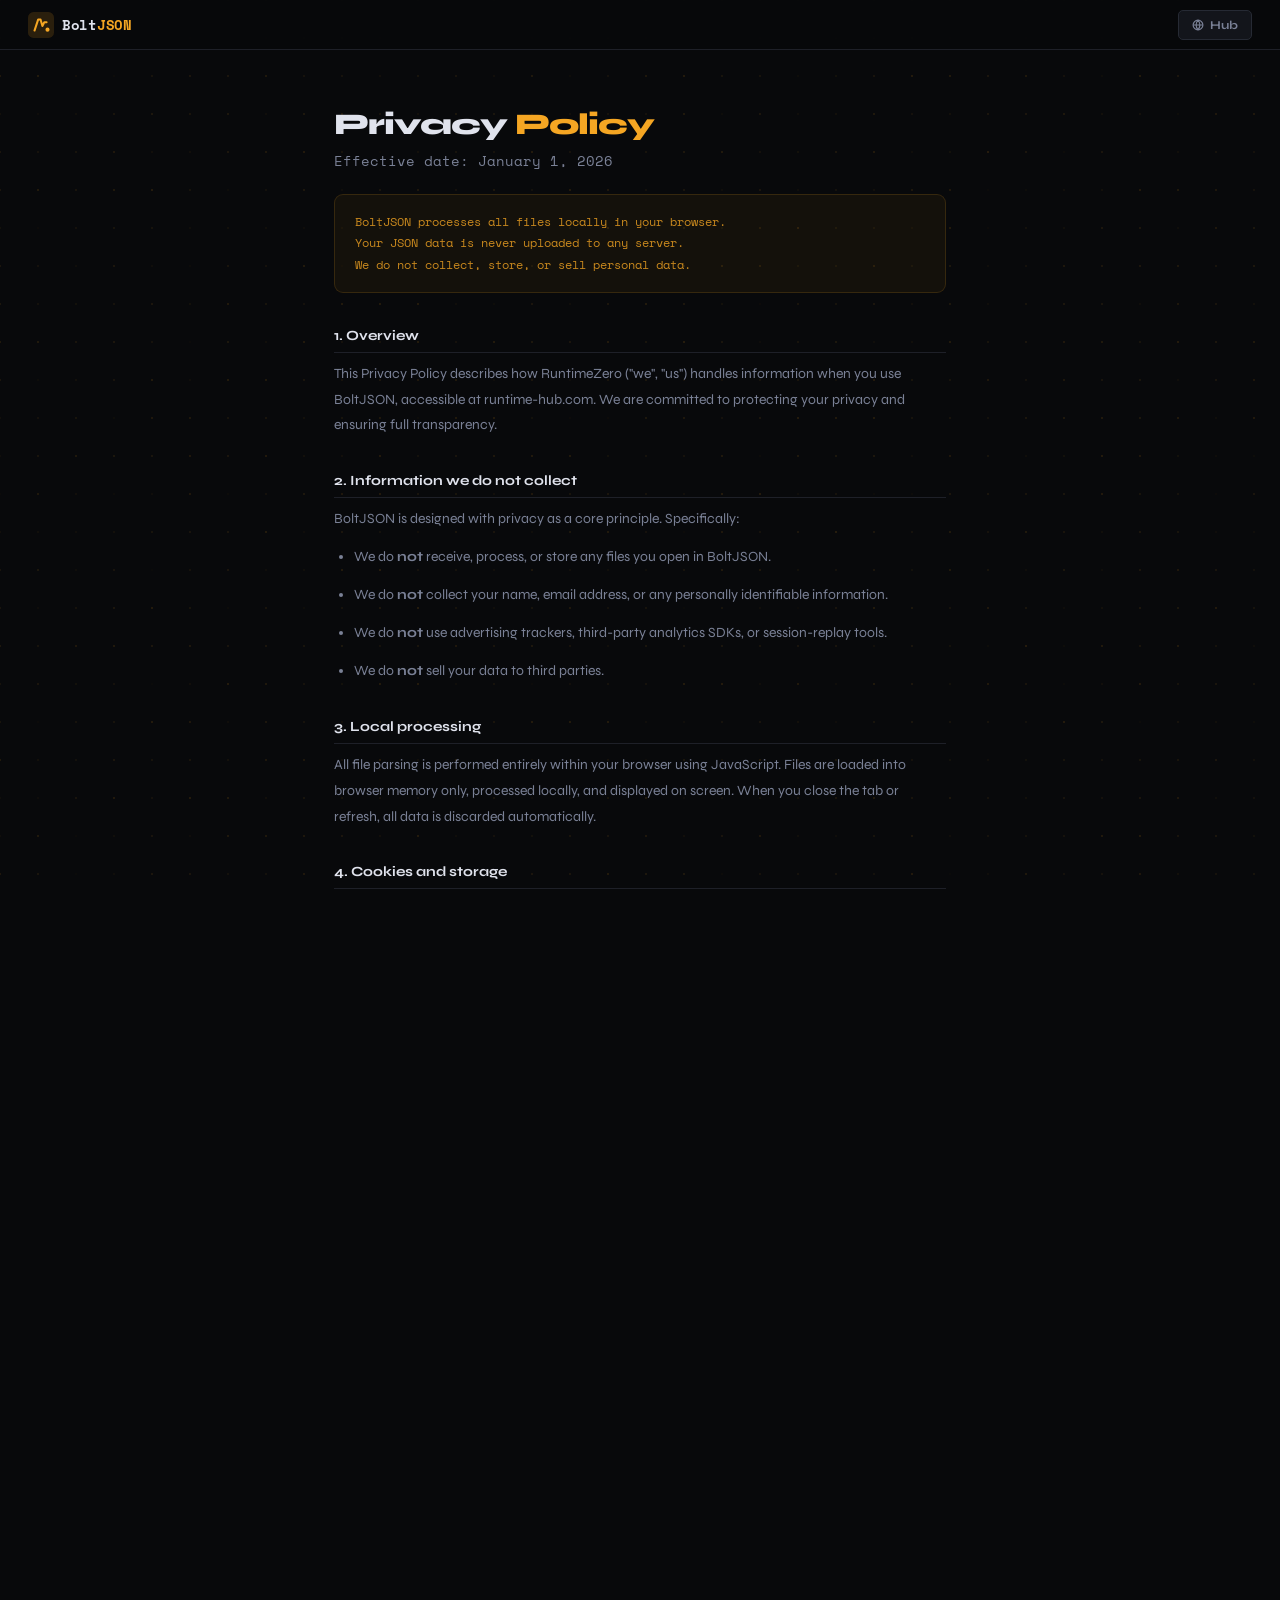
==== privacy.html @ 828f5e19 "Initial commit" ====
<!DOCTYPE html>
<html lang="en">
<head>
  <meta charset="UTF-8"/>
  <link rel="icon" href="favicon.ico"/>
<link rel="apple-touch-icon" href="favicon.ico"/>
  <meta name="viewport" content="width=device-width, initial-scale=1.0"/>
  <title>Privacy Policy — BoltJSON</title>
  <meta name="description" content="BoltJSON Privacy Policy. We collect no personal data. All processing happens locally in your browser. Your files never leave your device."/>
  <meta name="robots" content="index, follow"/>
  <link rel="preconnect" href="https://fonts.googleapis.com"/>
  <link href="https://fonts.googleapis.com/css2?family=Space+Mono:wght@400;700&family=Syne:wght@400;600;700;800&display=swap" rel="stylesheet"/>
  <link rel="stylesheet" href="styles.css"/>
</head>
<body>
<canvas id="canvas" aria-hidden="true"></canvas>

<header id="topbar">
  <a id="logo" href="index.html">
    <svg id="logo-mark" viewBox="0 0 28 28" fill="none" aria-hidden="true">
      <rect width="28" height="28" rx="6" fill="currentColor" opacity=".15"/>
      <path d="M7 20l4-12h2.5l2 7 2-4h2.5" stroke="currentColor" stroke-width="2.2" stroke-linecap="round" stroke-linejoin="round"/>
      <circle cx="21" cy="19" r="2.2" fill="currentColor"/>
    </svg>
    <span id="logo-name">Bolt<b>JSON</b></span>
  </a>
  <div id="tb-gap"></div>
  <a id="hub-link" href="https://runtime-hub.com/" target="_blank" rel="noopener noreferrer">
    <svg viewBox="0 0 16 16" fill="none" stroke="currentColor" stroke-width="1.6" aria-hidden="true">
      <circle cx="8" cy="8" r="6.5"/>
      <path d="M8 1.5C8 1.5 5.5 4.5 5.5 8s2.5 6.5 2.5 6.5M8 1.5C8 1.5 10.5 4.5 10.5 8S8 14.5 8 14.5M1.5 8h13"/>
    </svg>
    Hub
  </a>
</header>

<main class="page">
  <h1>Privacy <span>Policy</span></h1>
  <p class="page-meta">Effective date: January 1, 2026</p>

  <div class="info-box">
    BoltJSON processes all files locally in your browser.<br/>
    Your JSON data is never uploaded to any server.<br/>
    We do not collect, store, or sell personal data.
  </div>

  <h2>1. Overview</h2>
  <p>This Privacy Policy describes how RuntimeZero ("we", "us") handles information when you use BoltJSON, accessible at runtime-hub.com. We are committed to protecting your privacy and ensuring full transparency.</p>

  <h2>2. Information we do not collect</h2>
  <p>BoltJSON is designed with privacy as a core principle. Specifically:</p>
  <ul>
    <li>We do <strong>not</strong> receive, process, or store any files you open in BoltJSON.</li>
    <li>We do <strong>not</strong> collect your name, email address, or any personally identifiable information.</li>
    <li>We do <strong>not</strong> use advertising trackers, third-party analytics SDKs, or session-replay tools.</li>
    <li>We do <strong>not</strong> sell your data to third parties.</li>
  </ul>

  <h2>3. Local processing</h2>
  <p>All file parsing is performed entirely within your browser using JavaScript. Files are loaded into browser memory only, processed locally, and displayed on screen. When you close the tab or refresh, all data is discarded automatically.</p>

  <h2>4. Cookies and storage</h2>
  <p>BoltJSON does not set any first-party cookies. We do not use localStorage, IndexedDB, or any persistent browser storage to save your files or session data.</p>

  <h2>5. Analytics</h2>
  <p>We may collect basic, anonymised, aggregated analytics such as page views and browser type through privacy-respecting tools that do not track individual users and do not use cookies. This data cannot be used to identify you.</p>

  <h2>6. Third-party services</h2>
  <p>BoltJSON loads fonts from Google Fonts over HTTPS. This may transmit your IP address to Google as part of the CDN request. Refer to <a href="https://policies.google.com/privacy" target="_blank" rel="noopener noreferrer">Google's Privacy Policy</a> for details.</p>

  <h2>7. Children's privacy</h2>
  <p>BoltJSON is not directed at children under the age of 13. We do not knowingly collect personal information from children.</p>

  <h2>8. Changes to this policy</h2>
  <p>We may update this policy from time to time. We will post the updated version on this page with a new effective date. Continued use of the service constitutes acceptance.</p>

  <h2>9. Contact</h2>
  <p>Questions about this Privacy Policy: <a href="mailto:privacy@runtime-hub.com">privacy@runtime-hub.com</a></p>
</main>

<footer id="footer">
  <span id="footer-copy">&copy; 2026 <strong>RuntimeHub</strong> by RuntimeZero. All rights reserved.</span>
  <div id="footer-sp"></div>
  <nav id="footer-nav">
    <a href="index.html">Home</a>
    <a href="about.html">About</a>
    <a href="terms.html">Terms</a>
  </nav>
</footer>

<script>
(function(){
  var c=document.getElementById('canvas'),ctx=c.getContext('2d'),dots=[],W,H;
  function build(){W=c.width=window.innerWidth;H=c.height=window.innerHeight;dots=[];for(var r=0;r*38<=H+38;r++)for(var col=0;col*38<=W+38;col++)dots.push({x:col*38,y:r*38,a:.06+Math.random()*.07,p:Math.random()*Math.PI*2,s:.0005+Math.random()*.0004});}
  function draw(ts){ctx.clearRect(0,0,W,H);dots.forEach(function(d){var a=d.a+Math.sin(ts*d.s+d.p)*.04;ctx.beginPath();ctx.arc(d.x,d.y,1,0,Math.PI*2);ctx.fillStyle='rgba(245,166,35,'+a+')';ctx.fill();});requestAnimationFrame(draw);}
  window.addEventListener('resize',build);build();requestAnimationFrame(draw);
})();
</script>
</body>
</html>
---- styles.css ----
*, *::before, *::after { box-sizing: border-box; margin: 0; padding: 0; }

:root {
  --bg:       #08090b;
  --bg2:      #0d0f13;
  --bg3:      #13151b;
  --bg4:      #191c23;
  --line:     #1e2028;
  --line2:    #262a34;
  --amber:    #f5a623;
  --amber-g:  rgba(245,166,35,.12);
  --amber-b:  rgba(245,166,35,.25);
  --cyan:     #3ecfcf;
  --text:     #e0e3ed;
  --text2:    #7a8196;
  --text3:    #454c5e;
  --red:      #e04040;
  --blue:     #5eaaf5;
  --row2:     rgba(255,255,255,.014);
  --rowh:     rgba(245,166,35,.05);
  --r:        5px;
  --rl:       9px;
  --bar:      50px;
  --font:     'Syne', sans-serif;
  --mono:     'Space Mono', monospace;
}

html, body {
  height: 100%;
  background: var(--bg);
  color: var(--text);
  font-family: var(--font);
  font-size: 14px;
  line-height: 1.5;
  overflow-x: hidden;
}

::-webkit-scrollbar { width: 4px; height: 4px; }
::-webkit-scrollbar-track { background: var(--bg2); }
::-webkit-scrollbar-thumb { background: var(--line2); border-radius: 99px; }

/* ── CANVAS ──────────────────────────────────────────────────────── */
#canvas {
  position: fixed; inset: 0;
  pointer-events: none; z-index: 0;
}

/* ── TOPBAR ──────────────────────────────────────────────────────── */
#topbar {
  position: fixed; top: 0; left: 0; right: 0; z-index: 100;
  height: var(--bar);
  background: rgba(8,9,11,.92);
  backdrop-filter: blur(20px);
  border-bottom: 1px solid var(--line);
  display: flex; align-items: center;
  padding: 0 28px; gap: 12px;
}

#logo {
  display: flex; align-items: center; gap: 8px;
  text-decoration: none; flex-shrink: 0;
}
#logo-mark { width: 26px; height: 26px; color: var(--amber); transition: filter .2s; }
#logo:hover #logo-mark { filter: drop-shadow(0 0 6px var(--amber)); }
#logo-name {
  font-family: var(--mono); font-size: 14px; font-weight: 700;
  letter-spacing: -.3px; color: var(--text);
}
#logo-name b { color: var(--amber); }

#tb-gap { flex: 1; }

.pill {
  display: flex; align-items: center; gap: 5px;
  border: 1px solid rgba(245,166,35,.2);
  border-radius: 99px; padding: 3px 11px;
  font-size: 11px; font-weight: 700; color: var(--amber);
  font-family: var(--mono); white-space: nowrap;
}
.pill-dot {
  width: 5px; height: 5px; border-radius: 50%;
  background: var(--amber);
  animation: blink 2.5s ease-in-out infinite;
}
@keyframes blink { 0%,100%{opacity:1} 50%{opacity:.2} }

#hub-link {
  display: flex; align-items: center; gap: 6px;
  background: var(--bg3); border: 1px solid var(--line2);
  border-radius: var(--r); padding: 5px 13px;
  font-size: 12px; font-weight: 700; color: var(--text2);
  text-decoration: none; transition: all .15s;
}
#hub-link svg { width: 12px; height: 12px; flex-shrink: 0; }
#hub-link:hover { border-color: var(--amber); color: var(--amber); background: var(--amber-g); }

@media (max-width: 500px) { .pill { display: none; } }

/* ── HERO ────────────────────────────────────────────────────────── */
#hero {
  position: relative; z-index: 1;
  min-height: 100vh;
  display: flex; flex-direction: column;
  align-items: center; justify-content: center;
  padding: calc(var(--bar) + 60px) 24px 80px;
  text-align: center;
}

h1 {
  font-size: clamp(28px, 5vw, 52px);
  font-weight: 800; letter-spacing: -1.5px;
  line-height: 1.1; margin-bottom: 16px;
}
h1 .a { color: var(--amber); }

#hero-sub {
  font-size: 15px; color: var(--text2); max-width: 460px;
  margin: 0 auto 40px; line-height: 1.8;
}

/* ── INPUT AREA ──────────────────────────────────────────────────── */
#input-area {
  width: 100%; max-width: 600px;
  margin: 0 auto;
}

#mode-tabs {
  display: flex; gap: 4px; margin-bottom: 12px;
  justify-content: center;
}
.mtab {
  display: flex; align-items: center; gap: 6px;
  background: var(--bg3); border: 1px solid var(--line);
  border-radius: var(--r); padding: 7px 16px;
  font-size: 12px; font-weight: 700; color: var(--text3);
  cursor: pointer; transition: all .15s; font-family: var(--font);
  user-select: none;
}
.mtab svg { width: 13px; height: 13px; flex-shrink: 0; }
.mtab:hover { color: var(--text2); border-color: var(--line2); }
.mtab.on { color: var(--amber); border-color: var(--amber-b); background: var(--amber-g); }

/* Drop zone */
#dropzone {
  width: 100%;
  border: 1px solid var(--line2); border-radius: var(--rl);
  background: rgba(13,15,19,.8);
  backdrop-filter: blur(14px);
  padding: 56px 32px 48px;
  cursor: pointer; transition: all .2s;
  display: flex; flex-direction: column; align-items: center; gap: 14px;
}
#dropzone:hover, #dropzone.over {
  border-color: var(--amber-b);
  box-shadow: 0 0 48px rgba(245,166,35,.06), inset 0 0 48px rgba(245,166,35,.02);
}
#dropzone.over { border-color: var(--amber); }

#dz-ico {
  color: var(--amber); opacity: .6;
  animation: float 4s ease-in-out infinite;
}
@keyframes float { 0%,100%{transform:translateY(0)} 50%{transform:translateY(-7px)} }

#dz-label { font-size: 16px; font-weight: 700; color: var(--text); }
#dz-hint  { font-size: 12px; color: var(--text3); font-family: var(--mono); }

#pick-btn {
  display: inline-flex; align-items: center; gap: 7px;
  background: var(--amber); color: #000;
  border: none; border-radius: var(--r);
  padding: 10px 24px; font-size: 13px; font-weight: 700;
  cursor: pointer; transition: all .17s; font-family: var(--font);
  margin-top: 6px;
}
#pick-btn:hover { background: #f7b840; box-shadow: 0 4px 22px rgba(245,166,35,.3); transform: translateY(-1px); }
#pick-btn svg { width: 13px; height: 13px; }
#file-in { display: none; }

/* Paste zone */
#pastezone {
  width: 100%;
  border: 1px solid var(--line2); border-radius: var(--rl);
  background: rgba(13,15,19,.8);
  backdrop-filter: blur(14px);
  overflow: hidden;
}
#paste-ta {
  width: 100%; height: 260px;
  background: transparent; border: none; outline: none;
  resize: none; padding: 20px 22px;
  font-size: 12px; font-family: var(--mono); line-height: 1.8;
  color: var(--text2);
}
#paste-ta::placeholder { color: var(--text3); }
#paste-ta:focus { color: var(--text); }
#paste-bar {
  display: flex; align-items: center; justify-content: space-between;
  padding: 10px 16px; border-top: 1px solid var(--line);
  background: var(--bg3);
}
#paste-status { font-size: 11px; font-family: var(--mono); color: var(--text3); }

/* ── PROGRESS ────────────────────────────────────────────────────── */
#prog {
  display: none; width: 100%; max-width: 600px;
  margin: 20px auto 0; text-align: left;
}
#prog.on { display: block; }
#prog-msg { font-size: 11px; font-family: var(--mono); color: var(--text3); margin-bottom: 8px; }
#prog-track { height: 2px; background: var(--bg4); border-radius: 99px; overflow: hidden; }
#prog-fill  { height: 100%; background: var(--amber); width: 0%; transition: width .25s; }

/* ── ERROR ───────────────────────────────────────────────────────── */
#errbox {
  display: none; width: 100%; max-width: 600px; margin: 14px auto 0;
  background: rgba(224,64,64,.06); border: 1px solid rgba(224,64,64,.18);
  border-radius: var(--r); padding: 12px 16px;
  font-size: 12px; font-family: var(--mono); color: var(--red); line-height: 1.6;
}
#errbox.on { display: block; }

/* ── SPECS ───────────────────────────────────────────────────────── */
#specs {
  display: flex; flex-wrap: wrap; justify-content: center;
  gap: 18px; margin-top: 36px; list-style: none;
}
.spec {
  display: flex; align-items: center; gap: 7px;
  font-size: 11px; color: var(--text3); font-family: var(--mono);
}
.spec svg { color: var(--cyan); flex-shrink: 0; width: 12px; height: 12px; }

/* ── USE CASES ───────────────────────────────────────────────────── */
#usecases {
  width: 100%; max-width: 920px;
  margin: 80px auto 0; text-align: center;
  position: relative; z-index: 1;
}
#usecases h2 { font-size: 22px; font-weight: 800; letter-spacing: -.5px; margin-bottom: 10px; }
#uc-sub { font-size: 14px; color: var(--text3); max-width: 500px; margin: 0 auto 36px; line-height: 1.8; }

#uc-grid {
  display: grid; grid-template-columns: repeat(auto-fill, minmax(260px, 1fr));
  gap: 12px; text-align: left;
}
.uc-card {
  background: var(--bg2); border: 1px solid var(--line);
  border-radius: var(--rl); padding: 20px;
  display: flex; flex-direction: column; gap: 10px;
  transition: border-color .18s;
}
.uc-card:hover { border-color: var(--line2); }
.uc-ico {
  width: 34px; height: 34px; border-radius: var(--r);
  background: var(--amber-g); border: 1px solid var(--amber-b);
  display: flex; align-items: center; justify-content: center;
  color: var(--amber);
}
.uc-ico svg { width: 17px; height: 17px; }
.uc-card h3 { font-size: 13px; font-weight: 700; color: var(--text); }
.uc-card p  { font-size: 12px; color: var(--text3); line-height: 1.75; }
.uc-tag {
  display: inline-flex; width: fit-content; margin-top: auto;
  background: rgba(62,207,207,.06); border: 1px solid rgba(62,207,207,.14);
  border-radius: 99px; padding: 2px 10px;
  font-size: 10px; font-weight: 700; color: var(--cyan);
  font-family: var(--mono); letter-spacing: .3px;
}

/* ── FAQ ─────────────────────────────────────────────────────────── */
#faq {
  width: 100%; max-width: 640px;
  margin: 64px auto 0; text-align: center;
  position: relative; z-index: 1;
}
#faq h2 { font-size: 22px; font-weight: 800; letter-spacing: -.5px; margin-bottom: 28px; }
#faq-list { display: flex; flex-direction: column; gap: 5px; text-align: left; }
.fq {
  background: var(--bg2); border: 1px solid var(--line);
  border-radius: var(--rl); overflow: hidden; transition: border-color .15s;
}
.fq[open] { border-color: var(--line2); }
.fq summary {
  padding: 14px 18px; font-size: 13px; font-weight: 700; color: var(--text);
  cursor: pointer; list-style: none; user-select: none;
  display: flex; align-items: center; justify-content: space-between;
  transition: color .14s;
}
.fq summary::-webkit-details-marker { display: none; }
.fq summary::after {
  content: '';
  width: 14px; height: 14px; flex-shrink: 0;
  background: url("data:image/svg+xml,%3Csvg xmlns='http://www.w3.org/2000/svg' width='14' height='14' fill='none'%3E%3Cpath d='M3 5l4 4 4-4' stroke='%23454c5e' stroke-width='1.8' stroke-linecap='round'/%3E%3C/svg%3E") no-repeat center;
  transition: transform .2s;
}
.fq[open] summary::after { transform: rotate(180deg); }
.fq summary:hover { color: var(--amber); }
.fq p {
  padding: 0 18px 14px; font-size: 13px; color: var(--text3);
  line-height: 1.8; border-top: 1px solid var(--line); margin: 0;
}

/* ── RESULTS ─────────────────────────────────────────────────────── */
#results {
  display: none; position: fixed;
  top: var(--bar); left: 0; right: 0; bottom: 0;
  background: var(--bg); z-index: 90;
  flex-direction: column; overflow: hidden;
}
#results.on { display: flex; }

/* Stats bar */
#stats {
  background: var(--bg2); border-bottom: 1px solid var(--line);
  padding: 10px 24px; display: flex; align-items: center;
  gap: 20px; flex-shrink: 0; flex-wrap: wrap;
}
.si { display: flex; flex-direction: column; gap: 1px; padding-right: 20px; border-right: 1px solid var(--line); }
.si:last-of-type { border-right: none; }
.si-l { font-size: 9px; color: var(--text3); letter-spacing: .7px; text-transform: uppercase; font-family: var(--mono); }
.si-v { font-size: 15px; font-weight: 800; color: var(--text); font-family: var(--mono); letter-spacing: -.5px; }
.si-v.a { color: var(--amber); }
#stats-actions { display: flex; align-items: center; gap: 7px; margin-left: auto; }

/* Buttons */
.btn {
  display: inline-flex; align-items: center; gap: 6px;
  background: var(--bg3); border: 1px solid var(--line2);
  border-radius: var(--r); padding: 6px 13px;
  font-size: 12px; font-weight: 700; color: var(--text2);
  cursor: pointer; transition: all .15s; font-family: var(--font);
  white-space: nowrap;
}
.btn svg { width: 12px; height: 12px; flex-shrink: 0; }
.btn:hover { border-color: var(--amber); color: var(--amber); }
.btn-a { background: var(--amber-g); border-color: var(--amber-b); color: var(--amber); }
.btn-a:hover { background: rgba(245,166,35,.18) !important; }

/* Dropdowns */
.dd { position: relative; }
.dd-menu {
  display: none; position: absolute; top: calc(100% + 5px); right: 0;
  background: var(--bg3); border: 1px solid var(--line2);
  border-radius: var(--r); min-width: 170px; z-index: 200;
  box-shadow: 0 8px 28px rgba(0,0,0,.5); overflow: hidden;
}
.dd-menu.on { display: block; }
.dd-item {
  display: flex; align-items: center; gap: 8px;
  padding: 9px 13px; font-size: 12px; font-family: var(--mono);
  color: var(--text2); cursor: pointer; transition: background .1s;
}
.dd-item svg { width: 12px; height: 12px; flex-shrink: 0; }
.dd-item:hover { background: var(--bg4); color: var(--text); }

#col-menu { min-width: 200px; max-height: 260px; overflow-y: auto; padding: 6px; }
.col-item {
  display: flex; align-items: center; gap: 8px;
  padding: 5px 6px; font-size: 12px; font-family: var(--mono); color: var(--text2);
  cursor: pointer; border-radius: 3px;
}
.col-item:hover { background: var(--bg4); color: var(--text); }
.col-item input { accent-color: var(--amber); cursor: pointer; }

/* Tabs */
#tabs {
  display: flex; background: var(--bg2);
  border-bottom: 1px solid var(--line);
  padding: 0 24px; flex-shrink: 0;
}
.tab {
  padding: 11px 14px; font-size: 12px; font-weight: 700;
  color: var(--text3); cursor: pointer;
  border-bottom: 2px solid transparent; margin-bottom: -1px;
  transition: all .14s; user-select: none; letter-spacing: .2px;
}
.tab:hover { color: var(--text2); }
.tab.on { color: var(--amber); border-bottom-color: var(--amber); }

#warnbar {
  display: none; background: rgba(245,166,35,.04);
  border-bottom: 1px solid rgba(245,166,35,.1);
  padding: 7px 24px; font-size: 11px; color: rgba(245,166,35,.7);
  font-family: var(--mono); flex-shrink: 0;
}
#warnbar.on { display: block; }

/* Schema pane */
#pane-schema { display: none; flex: 1; overflow-y: auto; }
#pane-schema.on { display: block; }
#schema-info { padding: 14px 24px 4px; font-size: 12px; color: var(--text3); font-family: var(--mono); }
#schema-info b { color: var(--text2); }
#schema-grid {
  display: grid; grid-template-columns: repeat(auto-fill, minmax(210px, 1fr));
  gap: 10px; padding: 10px 24px 28px;
}
.cc {
  background: var(--bg2); border: 1px solid var(--line);
  border-radius: var(--rl); padding: 14px;
  cursor: pointer; transition: border-color .15s;
  display: flex; flex-direction: column; gap: 9px;
}
.cc:hover { border-color: var(--line2); }
.cc:hover .cc-hint { opacity: 1; }
.cc-top { display: flex; align-items: flex-start; justify-content: space-between; gap: 8px; }
.cc-name { font-size: 12px; font-weight: 700; color: var(--text); font-family: var(--mono); overflow: hidden; text-overflow: ellipsis; white-space: nowrap; flex: 1; min-width: 0; }
.cc-type { flex-shrink: 0; padding: 2px 7px; border-radius: 99px; font-size: 9px; font-weight: 700; letter-spacing: .4px; font-family: var(--mono); text-transform: uppercase; }
.t-string  { background: rgba(122,129,150,.1);  color: #7a8196; }
.t-number  { background: rgba(94,170,245,.1);   color: #5eaaf5; }
.t-boolean { background: rgba(245,166,35,.1);   color: var(--amber); }
.t-date    { background: rgba(167,139,218,.1);  color: #a78bda; }
.t-empty   { background: rgba(69,76,94,.1);     color: #454c5e; }
.cc-stats { display: flex; justify-content: space-between; font-size: 10px; color: var(--text3); font-family: var(--mono); }
.cc-null-bad { color: var(--red); opacity: .8; }
.cc-complete { color: var(--amber); opacity: .7; }
.cc-bar { height: 2px; background: var(--bg4); border-radius: 99px; overflow: hidden; }
.cc-bar-fill { height: 100%; background: var(--red); opacity: .4; border-radius: 99px; }
.cc-samples { display: flex; flex-direction: column; gap: 3px; }
.cc-sample { font-size: 11px; font-family: var(--mono); color: var(--text2); overflow: hidden; text-overflow: ellipsis; white-space: nowrap; opacity: .7; }
.cc-hint { display: flex; align-items: center; gap: 5px; font-size: 10px; font-weight: 700; color: var(--amber); opacity: 0; transition: opacity .14s; font-family: var(--mono); }
.cc-hint svg { width: 10px; height: 10px; }

/* Data pane */
#pane-data { display: none; flex: 1; flex-direction: column; overflow: hidden; min-height: 0; }
#pane-data.on { display: flex; }

#filters {
  background: var(--bg2); border-bottom: 1px solid var(--line);
  padding: 11px 24px; flex-shrink: 0;
}
#filter-head { display: flex; align-items: center; gap: 10px; margin-bottom: 9px; }
#filter-label { font-size: 10px; font-weight: 700; color: var(--text3); letter-spacing: .6px; text-transform: uppercase; font-family: var(--mono); }
#filter-count { display: none; background: var(--amber-g); border: 1px solid var(--amber-b); border-radius: 99px; padding: 1px 8px; font-size: 10px; font-weight: 700; color: var(--amber); font-family: var(--mono); }
#filter-count.on { display: inline-block; }
#filter-end { margin-left: auto; }
#filter-rows { display: flex; flex-direction: column; gap: 6px; margin-bottom: 8px; }
.frow { display: flex; align-items: center; gap: 7px; animation: sin .16s ease; }
@keyframes sin { from{opacity:0;transform:translateY(-4px)} to{opacity:1;transform:translateY(0)} }
.frow select, .frow input {
  background: var(--bg3); border: 1px solid var(--line2); border-radius: var(--r);
  color: var(--text); font-size: 12px; font-family: var(--mono);
  padding: 6px 10px; outline: none; transition: border-color .14s;
}
.frow select:focus, .frow input:focus { border-color: var(--amber-b); }
.frow select {
  cursor: pointer; appearance: none;
  background-image: url("data:image/svg+xml,%3Csvg xmlns='http://www.w3.org/2000/svg' width='10' height='6' fill='none'%3E%3Cpath d='M1 1l4 4 4-4' stroke='%23454c5e' stroke-width='1.5' stroke-linecap='round'/%3E%3C/svg%3E");
  background-repeat: no-repeat; background-position: right 8px center; padding-right: 26px;
}
.fs-col { min-width: 140px; max-width: 175px; }
.fs-op  { min-width: 120px; }
.fval   { flex: 1; max-width: 220px; }
.fval.h { display: none; }
.frem {
  background: none; border: 1px solid var(--line); border-radius: var(--r);
  width: 28px; height: 28px; display: flex; align-items: center; justify-content: center;
  color: var(--text3); cursor: pointer; transition: all .13s; flex-shrink: 0;
}
.frem svg { width: 10px; height: 10px; }
.frem:hover { border-color: var(--red); color: var(--red); background: rgba(224,64,64,.07); }
#add-filter {
  display: inline-flex; align-items: center; gap: 5px;
  font-size: 11px; font-weight: 700; color: var(--text3);
  background: none; border: 1px dashed var(--line2); border-radius: var(--r);
  padding: 5px 12px; cursor: pointer; transition: all .14s; font-family: var(--font);
}
#add-filter svg { width: 10px; height: 10px; }
#add-filter:hover { border-color: var(--amber); color: var(--amber); }

#toolbar {
  background: var(--bg2); border-bottom: 1px solid var(--line);
  padding: 8px 24px; display: flex; align-items: center; gap: 10px; flex-shrink: 0;
}
#search-wrap {
  display: flex; align-items: center; gap: 7px;
  background: var(--bg3); border: 1px solid var(--line); border-radius: var(--r);
  padding: 6px 10px; flex: 1; max-width: 280px;
}
#search-wrap svg { width: 12px; height: 12px; color: var(--text3); flex-shrink: 0; }
#search-in {
  background: none; border: none; outline: none;
  font-size: 12px; color: var(--text); width: 100%; font-family: var(--font);
}
#search-in::placeholder { color: var(--text3); }
#row-count { font-size: 11px; font-family: var(--mono); color: var(--text3); white-space: nowrap; margin-left: auto; }

/* Table */
#tbl-wrap { flex: 1; overflow: auto; background: var(--bg); }
#tbl-head {
  position: sticky; top: 0; z-index: 10; background: var(--bg3);
  border-bottom: 1px solid var(--line); display: flex; min-width: max-content;
}
.th {
  padding: 9px 13px; font-size: 10px; font-weight: 700; letter-spacing: .5px;
  text-transform: uppercase; color: var(--amber); font-family: var(--mono);
  white-space: nowrap; overflow: hidden; text-overflow: ellipsis;
  min-width: 130px; max-width: 240px; border-right: 1px solid var(--line);
  cursor: pointer; user-select: none; transition: background .12s;
}
.th:hover { background: var(--bg4); }
.th.asc::after  { content: ' ↑'; color: var(--text3); }
.th.desc::after { content: ' ↓'; color: var(--text3); }
.th.rn, .td.rn {
  min-width: 46px; max-width: 46px; color: var(--text3);
  text-align: right; position: sticky; left: 0; z-index: 5;
  background: var(--bg3); font-size: 10px; cursor: default;
}
#virt { position: relative; min-width: max-content; }
.vrow { display: flex; position: absolute; width: 100%; border-bottom: 1px solid rgba(255,255,255,.02); min-width: max-content; }
.vrow:nth-child(even) { background: var(--row2); }
.vrow:hover { background: var(--rowh) !important; }
.vrow:hover .td.rn { background: #0c0e12; }
.td { padding: 7px 13px; font-size: 11px; font-family: var(--mono); color: var(--text2); white-space: nowrap; overflow: hidden; text-overflow: ellipsis; min-width: 130px; max-width: 240px; border-right: 1px solid rgba(255,255,255,.02); }
.td:last-child { border-right: none; }
.td.rn { background: var(--bg); font-size: 10px; }
.td.tn  { color: #5eaaf5; }
.td.tbt { color: var(--amber); opacity: .8; }
.td.tbf { color: var(--text3); }
.td.tnl { color: var(--text3); font-style: italic; }
#empty-tbl {
  display: none; flex-direction: column; align-items: center; justify-content: center;
  padding: 60px 20px; gap: 10px; color: var(--text3); font-family: var(--mono); font-size: 12px;
}
#empty-tbl.on { display: flex; }
#empty-tbl svg { opacity: .25; margin-bottom: 4px; }

/* Toast */
#toast {
  position: fixed; bottom: 22px; right: 22px; z-index: 999;
  background: var(--bg3); border: 1px solid var(--line2); border-radius: var(--r);
  padding: 9px 15px; font-size: 12px; font-family: var(--mono); color: var(--text);
  box-shadow: 0 8px 24px rgba(0,0,0,.5);
  display: flex; align-items: center; gap: 8px;
  opacity: 0; transform: translateY(8px);
  transition: opacity .2s, transform .2s; pointer-events: none;
}
#toast svg { color: var(--amber); flex-shrink: 0; }
#toast.on { opacity: 1; transform: translateY(0); }

/* Footer */
#footer {
  position: relative; z-index: 1;
  border-top: 1px solid var(--line);
  padding: 36px 48px;
  display: flex; align-items: center; flex-wrap: wrap; gap: 24px;
  background: var(--bg2);
}
#footer-copy { font-size: 12px; color: var(--text3); font-family: var(--mono); line-height: 1.6; }
#footer-copy strong { color: var(--text2); }
#footer-sp { flex: 1; }
#footer-nav { display: flex; gap: 32px; }
#footer-nav a {
  font-size: 14px; font-weight: 700; color: var(--text2);
  text-decoration: none; font-family: var(--font); letter-spacing: .2px;
  transition: color .14s;
}
#footer-nav a:hover { color: var(--amber); }
@media (max-width: 600px) {
  #footer { flex-direction: column; align-items: flex-start; padding: 28px 24px; gap: 20px; }
  #footer-sp { display: none; }
  #footer-nav { gap: 24px; }
}

/* Page content (about/privacy/terms) */
.page {
  position: relative; z-index: 1;
  max-width: 660px; margin: 0 auto;
  padding: calc(var(--bar) + 56px) 24px 80px;
}
.page h1 { font-size: 30px; font-weight: 800; letter-spacing: -1px; margin-bottom: 6px; line-height: 1.2; }
.page h1 span { color: var(--amber); }
.page-meta { font-size: 11px; font-family: var(--mono); color: var(--text3); margin-bottom: 44px; }
.page h2 { font-size: 14px; font-weight: 700; color: var(--text); margin: 32px 0 8px; border-bottom: 1px solid var(--line); padding-bottom: 6px; }
.page p, .page li { color: var(--text2); line-height: 1.85; margin-bottom: 12px; font-size: 14px; }
.page ul { padding-left: 20px; margin-bottom: 12px; }
.page a { color: var(--amber); text-decoration: none; }
.page a:hover { text-decoration: underline; }
.info-box {
  background: rgba(245,166,35,.05); border: 1px solid rgba(245,166,35,.15);
  border-radius: var(--rl); padding: 16px 20px; margin: 20px 0;
  color: rgba(245,166,35,.8); font-family: var(--mono); font-size: 12px; line-height: 1.8;
}

@keyframes fadeup { from{opacity:0;transform:translateY(8px)} to{opacity:1;transform:translateY(0)} }
.fu { animation: fadeup .26s ease forwards; opacity: 0; }

@media (max-width: 600px) {
  #uc-grid { grid-template-columns: 1fr; }
}
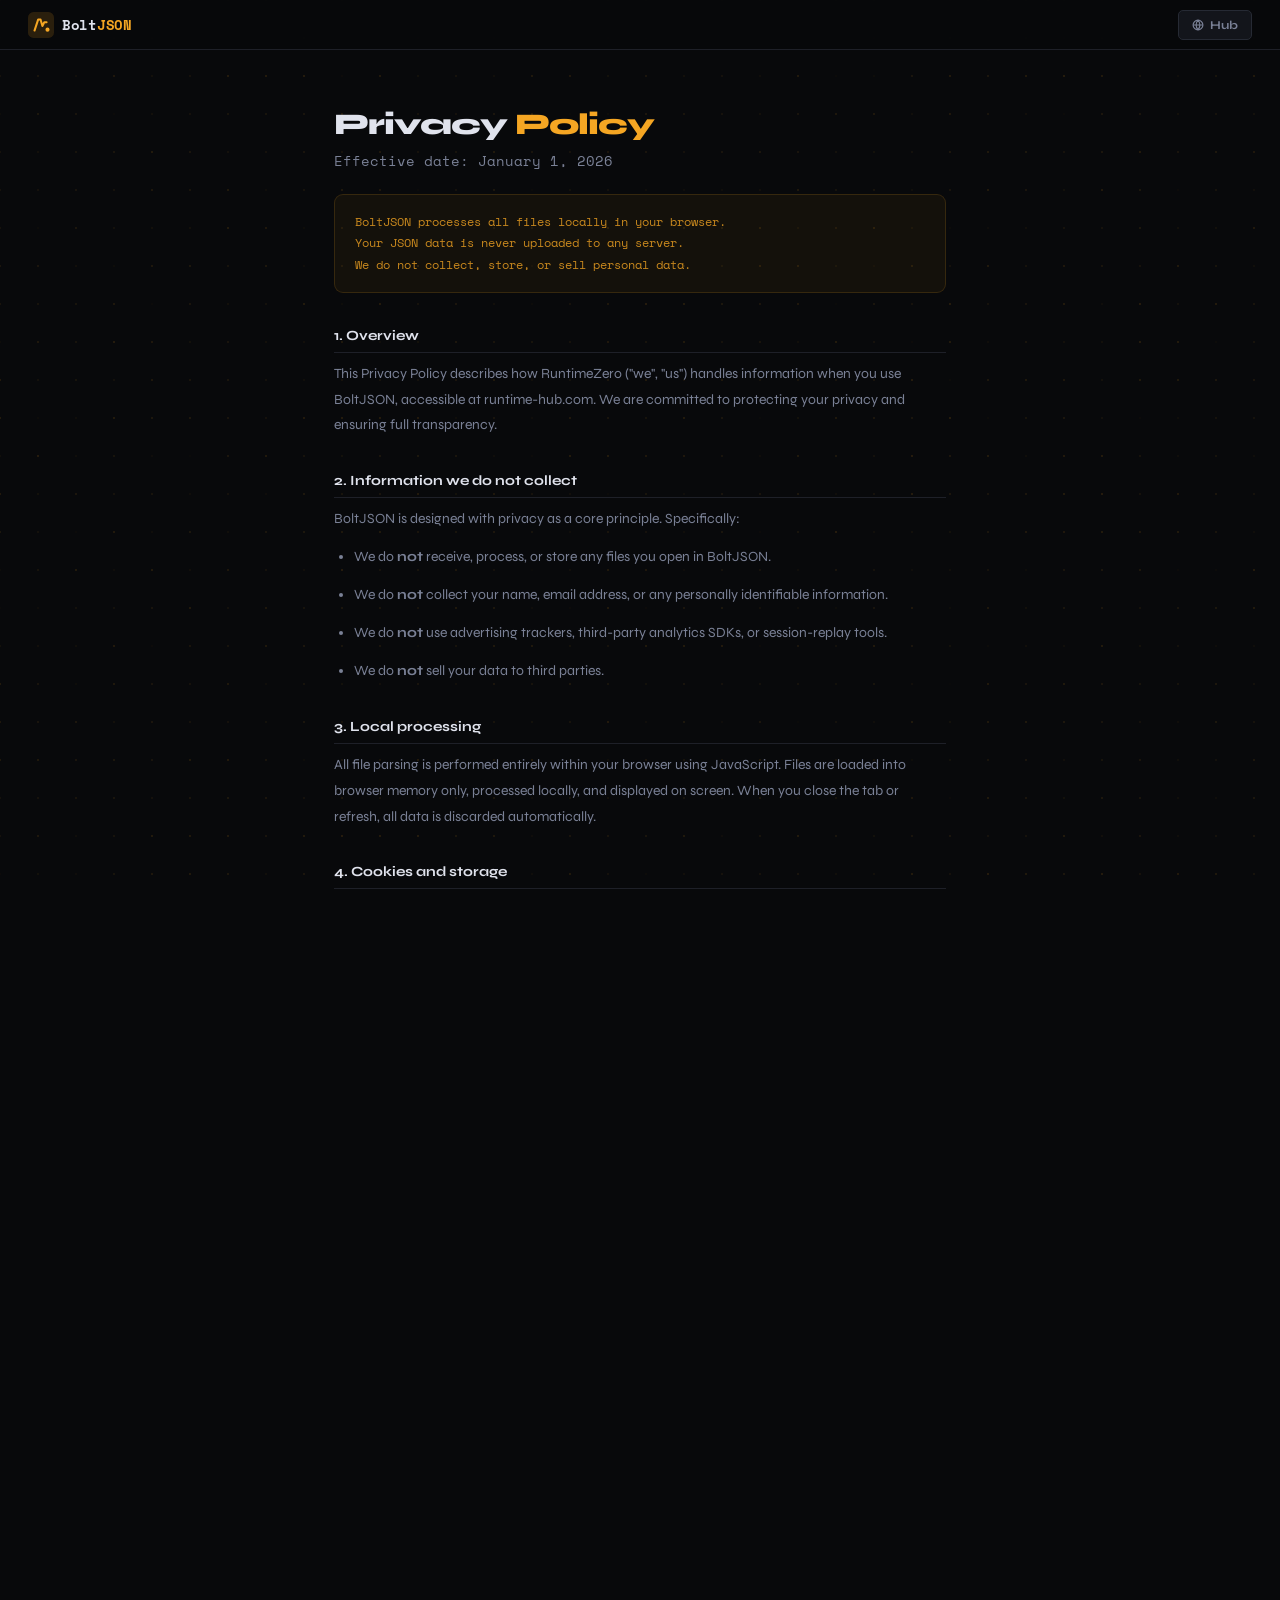
==== commit ffe11c92: "aahhahaah" ====
--- a/privacy.html
+++ b/privacy.html
@@ -73,9 +73,6 @@
 
   <h2>8. Changes to this policy</h2>
   <p>We may update this policy from time to time. We will post the updated version on this page with a new effective date. Continued use of the service constitutes acceptance.</p>
-
-  <h2>9. Contact</h2>
-  <p>Questions about this Privacy Policy: <a href="mailto:privacy@runtime-hub.com">privacy@runtime-hub.com</a></p>
 </main>
 
 <footer id="footer">
--- a/styles.css
+++ b/styles.css
@@ -1,590 +1 @@
-*, *::before, *::after { box-sizing: border-box; margin: 0; padding: 0; }
-
-:root {
-  --bg:       #08090b;
-  --bg2:      #0d0f13;
-  --bg3:      #13151b;
-  --bg4:      #191c23;
-  --line:     #1e2028;
-  --line2:    #262a34;
-  --amber:    #f5a623;
-  --amber-g:  rgba(245,166,35,.12);
-  --amber-b:  rgba(245,166,35,.25);
-  --cyan:     #3ecfcf;
-  --text:     #e0e3ed;
-  --text2:    #7a8196;
-  --text3:    #454c5e;
-  --red:      #e04040;
-  --blue:     #5eaaf5;
-  --row2:     rgba(255,255,255,.014);
-  --rowh:     rgba(245,166,35,.05);
-  --r:        5px;
-  --rl:       9px;
-  --bar:      50px;
-  --font:     'Syne', sans-serif;
-  --mono:     'Space Mono', monospace;
-}
-
-html, body {
-  height: 100%;
-  background: var(--bg);
-  color: var(--text);
-  font-family: var(--font);
-  font-size: 14px;
-  line-height: 1.5;
-  overflow-x: hidden;
-}
-
-::-webkit-scrollbar { width: 4px; height: 4px; }
-::-webkit-scrollbar-track { background: var(--bg2); }
-::-webkit-scrollbar-thumb { background: var(--line2); border-radius: 99px; }
-
-/* ── CANVAS ──────────────────────────────────────────────────────── */
-#canvas {
-  position: fixed; inset: 0;
-  pointer-events: none; z-index: 0;
-}
-
-/* ── TOPBAR ──────────────────────────────────────────────────────── */
-#topbar {
-  position: fixed; top: 0; left: 0; right: 0; z-index: 100;
-  height: var(--bar);
-  background: rgba(8,9,11,.92);
-  backdrop-filter: blur(20px);
-  border-bottom: 1px solid var(--line);
-  display: flex; align-items: center;
-  padding: 0 28px; gap: 12px;
-}
-
-#logo {
-  display: flex; align-items: center; gap: 8px;
-  text-decoration: none; flex-shrink: 0;
-}
-#logo-mark { width: 26px; height: 26px; color: var(--amber); transition: filter .2s; }
-#logo:hover #logo-mark { filter: drop-shadow(0 0 6px var(--amber)); }
-#logo-name {
-  font-family: var(--mono); font-size: 14px; font-weight: 700;
-  letter-spacing: -.3px; color: var(--text);
-}
-#logo-name b { color: var(--amber); }
-
-#tb-gap { flex: 1; }
-
-.pill {
-  display: flex; align-items: center; gap: 5px;
-  border: 1px solid rgba(245,166,35,.2);
-  border-radius: 99px; padding: 3px 11px;
-  font-size: 11px; font-weight: 700; color: var(--amber);
-  font-family: var(--mono); white-space: nowrap;
-}
-.pill-dot {
-  width: 5px; height: 5px; border-radius: 50%;
-  background: var(--amber);
-  animation: blink 2.5s ease-in-out infinite;
-}
-@keyframes blink { 0%,100%{opacity:1} 50%{opacity:.2} }
-
-#hub-link {
-  display: flex; align-items: center; gap: 6px;
-  background: var(--bg3); border: 1px solid var(--line2);
-  border-radius: var(--r); padding: 5px 13px;
-  font-size: 12px; font-weight: 700; color: var(--text2);
-  text-decoration: none; transition: all .15s;
-}
-#hub-link svg { width: 12px; height: 12px; flex-shrink: 0; }
-#hub-link:hover { border-color: var(--amber); color: var(--amber); background: var(--amber-g); }
-
-@media (max-width: 500px) { .pill { display: none; } }
-
-/* ── HERO ────────────────────────────────────────────────────────── */
-#hero {
-  position: relative; z-index: 1;
-  min-height: 100vh;
-  display: flex; flex-direction: column;
-  align-items: center; justify-content: center;
-  padding: calc(var(--bar) + 60px) 24px 80px;
-  text-align: center;
-}
-
-h1 {
-  font-size: clamp(28px, 5vw, 52px);
-  font-weight: 800; letter-spacing: -1.5px;
-  line-height: 1.1; margin-bottom: 16px;
-}
-h1 .a { color: var(--amber); }
-
-#hero-sub {
-  font-size: 15px; color: var(--text2); max-width: 460px;
-  margin: 0 auto 40px; line-height: 1.8;
-}
-
-/* ── INPUT AREA ──────────────────────────────────────────────────── */
-#input-area {
-  width: 100%; max-width: 600px;
-  margin: 0 auto;
-}
-
-#mode-tabs {
-  display: flex; gap: 4px; margin-bottom: 12px;
-  justify-content: center;
-}
-.mtab {
-  display: flex; align-items: center; gap: 6px;
-  background: var(--bg3); border: 1px solid var(--line);
-  border-radius: var(--r); padding: 7px 16px;
-  font-size: 12px; font-weight: 700; color: var(--text3);
-  cursor: pointer; transition: all .15s; font-family: var(--font);
-  user-select: none;
-}
-.mtab svg { width: 13px; height: 13px; flex-shrink: 0; }
-.mtab:hover { color: var(--text2); border-color: var(--line2); }
-.mtab.on { color: var(--amber); border-color: var(--amber-b); background: var(--amber-g); }
-
-/* Drop zone */
-#dropzone {
-  width: 100%;
-  border: 1px solid var(--line2); border-radius: var(--rl);
-  background: rgba(13,15,19,.8);
-  backdrop-filter: blur(14px);
-  padding: 56px 32px 48px;
-  cursor: pointer; transition: all .2s;
-  display: flex; flex-direction: column; align-items: center; gap: 14px;
-}
-#dropzone:hover, #dropzone.over {
-  border-color: var(--amber-b);
-  box-shadow: 0 0 48px rgba(245,166,35,.06), inset 0 0 48px rgba(245,166,35,.02);
-}
-#dropzone.over { border-color: var(--amber); }
-
-#dz-ico {
-  color: var(--amber); opacity: .6;
-  animation: float 4s ease-in-out infinite;
-}
-@keyframes float { 0%,100%{transform:translateY(0)} 50%{transform:translateY(-7px)} }
-
-#dz-label { font-size: 16px; font-weight: 700; color: var(--text); }
-#dz-hint  { font-size: 12px; color: var(--text3); font-family: var(--mono); }
-
-#pick-btn {
-  display: inline-flex; align-items: center; gap: 7px;
-  background: var(--amber); color: #000;
-  border: none; border-radius: var(--r);
-  padding: 10px 24px; font-size: 13px; font-weight: 700;
-  cursor: pointer; transition: all .17s; font-family: var(--font);
-  margin-top: 6px;
-}
-#pick-btn:hover { background: #f7b840; box-shadow: 0 4px 22px rgba(245,166,35,.3); transform: translateY(-1px); }
-#pick-btn svg { width: 13px; height: 13px; }
-#file-in { display: none; }
-
-/* Paste zone */
-#pastezone {
-  width: 100%;
-  border: 1px solid var(--line2); border-radius: var(--rl);
-  background: rgba(13,15,19,.8);
-  backdrop-filter: blur(14px);
-  overflow: hidden;
-}
-#paste-ta {
-  width: 100%; height: 260px;
-  background: transparent; border: none; outline: none;
-  resize: none; padding: 20px 22px;
-  font-size: 12px; font-family: var(--mono); line-height: 1.8;
-  color: var(--text2);
-}
-#paste-ta::placeholder { color: var(--text3); }
-#paste-ta:focus { color: var(--text); }
-#paste-bar {
-  display: flex; align-items: center; justify-content: space-between;
-  padding: 10px 16px; border-top: 1px solid var(--line);
-  background: var(--bg3);
-}
-#paste-status { font-size: 11px; font-family: var(--mono); color: var(--text3); }
-
-/* ── PROGRESS ────────────────────────────────────────────────────── */
-#prog {
-  display: none; width: 100%; max-width: 600px;
-  margin: 20px auto 0; text-align: left;
-}
-#prog.on { display: block; }
-#prog-msg { font-size: 11px; font-family: var(--mono); color: var(--text3); margin-bottom: 8px; }
-#prog-track { height: 2px; background: var(--bg4); border-radius: 99px; overflow: hidden; }
-#prog-fill  { height: 100%; background: var(--amber); width: 0%; transition: width .25s; }
-
-/* ── ERROR ───────────────────────────────────────────────────────── */
-#errbox {
-  display: none; width: 100%; max-width: 600px; margin: 14px auto 0;
-  background: rgba(224,64,64,.06); border: 1px solid rgba(224,64,64,.18);
-  border-radius: var(--r); padding: 12px 16px;
-  font-size: 12px; font-family: var(--mono); color: var(--red); line-height: 1.6;
-}
-#errbox.on { display: block; }
-
-/* ── SPECS ───────────────────────────────────────────────────────── */
-#specs {
-  display: flex; flex-wrap: wrap; justify-content: center;
-  gap: 18px; margin-top: 36px; list-style: none;
-}
-.spec {
-  display: flex; align-items: center; gap: 7px;
-  font-size: 11px; color: var(--text3); font-family: var(--mono);
-}
-.spec svg { color: var(--cyan); flex-shrink: 0; width: 12px; height: 12px; }
-
-/* ── USE CASES ───────────────────────────────────────────────────── */
-#usecases {
-  width: 100%; max-width: 920px;
-  margin: 80px auto 0; text-align: center;
-  position: relative; z-index: 1;
-}
-#usecases h2 { font-size: 22px; font-weight: 800; letter-spacing: -.5px; margin-bottom: 10px; }
-#uc-sub { font-size: 14px; color: var(--text3); max-width: 500px; margin: 0 auto 36px; line-height: 1.8; }
-
-#uc-grid {
-  display: grid; grid-template-columns: repeat(auto-fill, minmax(260px, 1fr));
-  gap: 12px; text-align: left;
-}
-.uc-card {
-  background: var(--bg2); border: 1px solid var(--line);
-  border-radius: var(--rl); padding: 20px;
-  display: flex; flex-direction: column; gap: 10px;
-  transition: border-color .18s;
-}
-.uc-card:hover { border-color: var(--line2); }
-.uc-ico {
-  width: 34px; height: 34px; border-radius: var(--r);
-  background: var(--amber-g); border: 1px solid var(--amber-b);
-  display: flex; align-items: center; justify-content: center;
-  color: var(--amber);
-}
-.uc-ico svg { width: 17px; height: 17px; }
-.uc-card h3 { font-size: 13px; font-weight: 700; color: var(--text); }
-.uc-card p  { font-size: 12px; color: var(--text3); line-height: 1.75; }
-.uc-tag {
-  display: inline-flex; width: fit-content; margin-top: auto;
-  background: rgba(62,207,207,.06); border: 1px solid rgba(62,207,207,.14);
-  border-radius: 99px; padding: 2px 10px;
-  font-size: 10px; font-weight: 700; color: var(--cyan);
-  font-family: var(--mono); letter-spacing: .3px;
-}
-
-/* ── FAQ ─────────────────────────────────────────────────────────── */
-#faq {
-  width: 100%; max-width: 640px;
-  margin: 64px auto 0; text-align: center;
-  position: relative; z-index: 1;
-}
-#faq h2 { font-size: 22px; font-weight: 800; letter-spacing: -.5px; margin-bottom: 28px; }
-#faq-list { display: flex; flex-direction: column; gap: 5px; text-align: left; }
-.fq {
-  background: var(--bg2); border: 1px solid var(--line);
-  border-radius: var(--rl); overflow: hidden; transition: border-color .15s;
-}
-.fq[open] { border-color: var(--line2); }
-.fq summary {
-  padding: 14px 18px; font-size: 13px; font-weight: 700; color: var(--text);
-  cursor: pointer; list-style: none; user-select: none;
-  display: flex; align-items: center; justify-content: space-between;
-  transition: color .14s;
-}
-.fq summary::-webkit-details-marker { display: none; }
-.fq summary::after {
-  content: '';
-  width: 14px; height: 14px; flex-shrink: 0;
-  background: url("data:image/svg+xml,%3Csvg xmlns='http://www.w3.org/2000/svg' width='14' height='14' fill='none'%3E%3Cpath d='M3 5l4 4 4-4' stroke='%23454c5e' stroke-width='1.8' stroke-linecap='round'/%3E%3C/svg%3E") no-repeat center;
-  transition: transform .2s;
-}
-.fq[open] summary::after { transform: rotate(180deg); }
-.fq summary:hover { color: var(--amber); }
-.fq p {
-  padding: 0 18px 14px; font-size: 13px; color: var(--text3);
-  line-height: 1.8; border-top: 1px solid var(--line); margin: 0;
-}
-
-/* ── RESULTS ─────────────────────────────────────────────────────── */
-#results {
-  display: none; position: fixed;
-  top: var(--bar); left: 0; right: 0; bottom: 0;
-  background: var(--bg); z-index: 90;
-  flex-direction: column; overflow: hidden;
-}
-#results.on { display: flex; }
-
-/* Stats bar */
-#stats {
-  background: var(--bg2); border-bottom: 1px solid var(--line);
-  padding: 10px 24px; display: flex; align-items: center;
-  gap: 20px; flex-shrink: 0; flex-wrap: wrap;
-}
-.si { display: flex; flex-direction: column; gap: 1px; padding-right: 20px; border-right: 1px solid var(--line); }
-.si:last-of-type { border-right: none; }
-.si-l { font-size: 9px; color: var(--text3); letter-spacing: .7px; text-transform: uppercase; font-family: var(--mono); }
-.si-v { font-size: 15px; font-weight: 800; color: var(--text); font-family: var(--mono); letter-spacing: -.5px; }
-.si-v.a { color: var(--amber); }
-#stats-actions { display: flex; align-items: center; gap: 7px; margin-left: auto; }
-
-/* Buttons */
-.btn {
-  display: inline-flex; align-items: center; gap: 6px;
-  background: var(--bg3); border: 1px solid var(--line2);
-  border-radius: var(--r); padding: 6px 13px;
-  font-size: 12px; font-weight: 700; color: var(--text2);
-  cursor: pointer; transition: all .15s; font-family: var(--font);
-  white-space: nowrap;
-}
-.btn svg { width: 12px; height: 12px; flex-shrink: 0; }
-.btn:hover { border-color: var(--amber); color: var(--amber); }
-.btn-a { background: var(--amber-g); border-color: var(--amber-b); color: var(--amber); }
-.btn-a:hover { background: rgba(245,166,35,.18) !important; }
-
-/* Dropdowns */
-.dd { position: relative; }
-.dd-menu {
-  display: none; position: absolute; top: calc(100% + 5px); right: 0;
-  background: var(--bg3); border: 1px solid var(--line2);
-  border-radius: var(--r); min-width: 170px; z-index: 200;
-  box-shadow: 0 8px 28px rgba(0,0,0,.5); overflow: hidden;
-}
-.dd-menu.on { display: block; }
-.dd-item {
-  display: flex; align-items: center; gap: 8px;
-  padding: 9px 13px; font-size: 12px; font-family: var(--mono);
-  color: var(--text2); cursor: pointer; transition: background .1s;
-}
-.dd-item svg { width: 12px; height: 12px; flex-shrink: 0; }
-.dd-item:hover { background: var(--bg4); color: var(--text); }
-
-#col-menu { min-width: 200px; max-height: 260px; overflow-y: auto; padding: 6px; }
-.col-item {
-  display: flex; align-items: center; gap: 8px;
-  padding: 5px 6px; font-size: 12px; font-family: var(--mono); color: var(--text2);
-  cursor: pointer; border-radius: 3px;
-}
-.col-item:hover { background: var(--bg4); color: var(--text); }
-.col-item input { accent-color: var(--amber); cursor: pointer; }
-
-/* Tabs */
-#tabs {
-  display: flex; background: var(--bg2);
-  border-bottom: 1px solid var(--line);
-  padding: 0 24px; flex-shrink: 0;
-}
-.tab {
-  padding: 11px 14px; font-size: 12px; font-weight: 700;
-  color: var(--text3); cursor: pointer;
-  border-bottom: 2px solid transparent; margin-bottom: -1px;
-  transition: all .14s; user-select: none; letter-spacing: .2px;
-}
-.tab:hover { color: var(--text2); }
-.tab.on { color: var(--amber); border-bottom-color: var(--amber); }
-
-#warnbar {
-  display: none; background: rgba(245,166,35,.04);
-  border-bottom: 1px solid rgba(245,166,35,.1);
-  padding: 7px 24px; font-size: 11px; color: rgba(245,166,35,.7);
-  font-family: var(--mono); flex-shrink: 0;
-}
-#warnbar.on { display: block; }
-
-/* Schema pane */
-#pane-schema { display: none; flex: 1; overflow-y: auto; }
-#pane-schema.on { display: block; }
-#schema-info { padding: 14px 24px 4px; font-size: 12px; color: var(--text3); font-family: var(--mono); }
-#schema-info b { color: var(--text2); }
-#schema-grid {
-  display: grid; grid-template-columns: repeat(auto-fill, minmax(210px, 1fr));
-  gap: 10px; padding: 10px 24px 28px;
-}
-.cc {
-  background: var(--bg2); border: 1px solid var(--line);
-  border-radius: var(--rl); padding: 14px;
-  cursor: pointer; transition: border-color .15s;
-  display: flex; flex-direction: column; gap: 9px;
-}
-.cc:hover { border-color: var(--line2); }
-.cc:hover .cc-hint { opacity: 1; }
-.cc-top { display: flex; align-items: flex-start; justify-content: space-between; gap: 8px; }
-.cc-name { font-size: 12px; font-weight: 700; color: var(--text); font-family: var(--mono); overflow: hidden; text-overflow: ellipsis; white-space: nowrap; flex: 1; min-width: 0; }
-.cc-type { flex-shrink: 0; padding: 2px 7px; border-radius: 99px; font-size: 9px; font-weight: 700; letter-spacing: .4px; font-family: var(--mono); text-transform: uppercase; }
-.t-string  { background: rgba(122,129,150,.1);  color: #7a8196; }
-.t-number  { background: rgba(94,170,245,.1);   color: #5eaaf5; }
-.t-boolean { background: rgba(245,166,35,.1);   color: var(--amber); }
-.t-date    { background: rgba(167,139,218,.1);  color: #a78bda; }
-.t-empty   { background: rgba(69,76,94,.1);     color: #454c5e; }
-.cc-stats { display: flex; justify-content: space-between; font-size: 10px; color: var(--text3); font-family: var(--mono); }
-.cc-null-bad { color: var(--red); opacity: .8; }
-.cc-complete { color: var(--amber); opacity: .7; }
-.cc-bar { height: 2px; background: var(--bg4); border-radius: 99px; overflow: hidden; }
-.cc-bar-fill { height: 100%; background: var(--red); opacity: .4; border-radius: 99px; }
-.cc-samples { display: flex; flex-direction: column; gap: 3px; }
-.cc-sample { font-size: 11px; font-family: var(--mono); color: var(--text2); overflow: hidden; text-overflow: ellipsis; white-space: nowrap; opacity: .7; }
-.cc-hint { display: flex; align-items: center; gap: 5px; font-size: 10px; font-weight: 700; color: var(--amber); opacity: 0; transition: opacity .14s; font-family: var(--mono); }
-.cc-hint svg { width: 10px; height: 10px; }
-
-/* Data pane */
-#pane-data { display: none; flex: 1; flex-direction: column; overflow: hidden; min-height: 0; }
-#pane-data.on { display: flex; }
-
-#filters {
-  background: var(--bg2); border-bottom: 1px solid var(--line);
-  padding: 11px 24px; flex-shrink: 0;
-}
-#filter-head { display: flex; align-items: center; gap: 10px; margin-bottom: 9px; }
-#filter-label { font-size: 10px; font-weight: 700; color: var(--text3); letter-spacing: .6px; text-transform: uppercase; font-family: var(--mono); }
-#filter-count { display: none; background: var(--amber-g); border: 1px solid var(--amber-b); border-radius: 99px; padding: 1px 8px; font-size: 10px; font-weight: 700; color: var(--amber); font-family: var(--mono); }
-#filter-count.on { display: inline-block; }
-#filter-end { margin-left: auto; }
-#filter-rows { display: flex; flex-direction: column; gap: 6px; margin-bottom: 8px; }
-.frow { display: flex; align-items: center; gap: 7px; animation: sin .16s ease; }
-@keyframes sin { from{opacity:0;transform:translateY(-4px)} to{opacity:1;transform:translateY(0)} }
-.frow select, .frow input {
-  background: var(--bg3); border: 1px solid var(--line2); border-radius: var(--r);
-  color: var(--text); font-size: 12px; font-family: var(--mono);
-  padding: 6px 10px; outline: none; transition: border-color .14s;
-}
-.frow select:focus, .frow input:focus { border-color: var(--amber-b); }
-.frow select {
-  cursor: pointer; appearance: none;
-  background-image: url("data:image/svg+xml,%3Csvg xmlns='http://www.w3.org/2000/svg' width='10' height='6' fill='none'%3E%3Cpath d='M1 1l4 4 4-4' stroke='%23454c5e' stroke-width='1.5' stroke-linecap='round'/%3E%3C/svg%3E");
-  background-repeat: no-repeat; background-position: right 8px center; padding-right: 26px;
-}
-.fs-col { min-width: 140px; max-width: 175px; }
-.fs-op  { min-width: 120px; }
-.fval   { flex: 1; max-width: 220px; }
-.fval.h { display: none; }
-.frem {
-  background: none; border: 1px solid var(--line); border-radius: var(--r);
-  width: 28px; height: 28px; display: flex; align-items: center; justify-content: center;
-  color: var(--text3); cursor: pointer; transition: all .13s; flex-shrink: 0;
-}
-.frem svg { width: 10px; height: 10px; }
-.frem:hover { border-color: var(--red); color: var(--red); background: rgba(224,64,64,.07); }
-#add-filter {
-  display: inline-flex; align-items: center; gap: 5px;
-  font-size: 11px; font-weight: 700; color: var(--text3);
-  background: none; border: 1px dashed var(--line2); border-radius: var(--r);
-  padding: 5px 12px; cursor: pointer; transition: all .14s; font-family: var(--font);
-}
-#add-filter svg { width: 10px; height: 10px; }
-#add-filter:hover { border-color: var(--amber); color: var(--amber); }
-
-#toolbar {
-  background: var(--bg2); border-bottom: 1px solid var(--line);
-  padding: 8px 24px; display: flex; align-items: center; gap: 10px; flex-shrink: 0;
-}
-#search-wrap {
-  display: flex; align-items: center; gap: 7px;
-  background: var(--bg3); border: 1px solid var(--line); border-radius: var(--r);
-  padding: 6px 10px; flex: 1; max-width: 280px;
-}
-#search-wrap svg { width: 12px; height: 12px; color: var(--text3); flex-shrink: 0; }
-#search-in {
-  background: none; border: none; outline: none;
-  font-size: 12px; color: var(--text); width: 100%; font-family: var(--font);
-}
-#search-in::placeholder { color: var(--text3); }
-#row-count { font-size: 11px; font-family: var(--mono); color: var(--text3); white-space: nowrap; margin-left: auto; }
-
-/* Table */
-#tbl-wrap { flex: 1; overflow: auto; background: var(--bg); }
-#tbl-head {
-  position: sticky; top: 0; z-index: 10; background: var(--bg3);
-  border-bottom: 1px solid var(--line); display: flex; min-width: max-content;
-}
-.th {
-  padding: 9px 13px; font-size: 10px; font-weight: 700; letter-spacing: .5px;
-  text-transform: uppercase; color: var(--amber); font-family: var(--mono);
-  white-space: nowrap; overflow: hidden; text-overflow: ellipsis;
-  min-width: 130px; max-width: 240px; border-right: 1px solid var(--line);
-  cursor: pointer; user-select: none; transition: background .12s;
-}
-.th:hover { background: var(--bg4); }
-.th.asc::after  { content: ' ↑'; color: var(--text3); }
-.th.desc::after { content: ' ↓'; color: var(--text3); }
-.th.rn, .td.rn {
-  min-width: 46px; max-width: 46px; color: var(--text3);
-  text-align: right; position: sticky; left: 0; z-index: 5;
-  background: var(--bg3); font-size: 10px; cursor: default;
-}
-#virt { position: relative; min-width: max-content; }
-.vrow { display: flex; position: absolute; width: 100%; border-bottom: 1px solid rgba(255,255,255,.02); min-width: max-content; }
-.vrow:nth-child(even) { background: var(--row2); }
-.vrow:hover { background: var(--rowh) !important; }
-.vrow:hover .td.rn { background: #0c0e12; }
-.td { padding: 7px 13px; font-size: 11px; font-family: var(--mono); color: var(--text2); white-space: nowrap; overflow: hidden; text-overflow: ellipsis; min-width: 130px; max-width: 240px; border-right: 1px solid rgba(255,255,255,.02); }
-.td:last-child { border-right: none; }
-.td.rn { background: var(--bg); font-size: 10px; }
-.td.tn  { color: #5eaaf5; }
-.td.tbt { color: var(--amber); opacity: .8; }
-.td.tbf { color: var(--text3); }
-.td.tnl { color: var(--text3); font-style: italic; }
-#empty-tbl {
-  display: none; flex-direction: column; align-items: center; justify-content: center;
-  padding: 60px 20px; gap: 10px; color: var(--text3); font-family: var(--mono); font-size: 12px;
-}
-#empty-tbl.on { display: flex; }
-#empty-tbl svg { opacity: .25; margin-bottom: 4px; }
-
-/* Toast */
-#toast {
-  position: fixed; bottom: 22px; right: 22px; z-index: 999;
-  background: var(--bg3); border: 1px solid var(--line2); border-radius: var(--r);
-  padding: 9px 15px; font-size: 12px; font-family: var(--mono); color: var(--text);
-  box-shadow: 0 8px 24px rgba(0,0,0,.5);
-  display: flex; align-items: center; gap: 8px;
-  opacity: 0; transform: translateY(8px);
-  transition: opacity .2s, transform .2s; pointer-events: none;
-}
-#toast svg { color: var(--amber); flex-shrink: 0; }
-#toast.on { opacity: 1; transform: translateY(0); }
-
-/* Footer */
-#footer {
-  position: relative; z-index: 1;
-  border-top: 1px solid var(--line);
-  padding: 36px 48px;
-  display: flex; align-items: center; flex-wrap: wrap; gap: 24px;
-  background: var(--bg2);
-}
-#footer-copy { font-size: 12px; color: var(--text3); font-family: var(--mono); line-height: 1.6; }
-#footer-copy strong { color: var(--text2); }
-#footer-sp { flex: 1; }
-#footer-nav { display: flex; gap: 32px; }
-#footer-nav a {
-  font-size: 14px; font-weight: 700; color: var(--text2);
-  text-decoration: none; font-family: var(--font); letter-spacing: .2px;
-  transition: color .14s;
-}
-#footer-nav a:hover { color: var(--amber); }
-@media (max-width: 600px) {
-  #footer { flex-direction: column; align-items: flex-start; padding: 28px 24px; gap: 20px; }
-  #footer-sp { display: none; }
-  #footer-nav { gap: 24px; }
-}
-
-/* Page content (about/privacy/terms) */
-.page {
-  position: relative; z-index: 1;
-  max-width: 660px; margin: 0 auto;
-  padding: calc(var(--bar) + 56px) 24px 80px;
-}
-.page h1 { font-size: 30px; font-weight: 800; letter-spacing: -1px; margin-bottom: 6px; line-height: 1.2; }
-.page h1 span { color: var(--amber); }
-.page-meta { font-size: 11px; font-family: var(--mono); color: var(--text3); margin-bottom: 44px; }
-.page h2 { font-size: 14px; font-weight: 700; color: var(--text); margin: 32px 0 8px; border-bottom: 1px solid var(--line); padding-bottom: 6px; }
-.page p, .page li { color: var(--text2); line-height: 1.85; margin-bottom: 12px; font-size: 14px; }
-.page ul { padding-left: 20px; margin-bottom: 12px; }
-.page a { color: var(--amber); text-decoration: none; }
-.page a:hover { text-decoration: underline; }
-.info-box {
-  background: rgba(245,166,35,.05); border: 1px solid rgba(245,166,35,.15);
-  border-radius: var(--rl); padding: 16px 20px; margin: 20px 0;
-  color: rgba(245,166,35,.8); font-family: var(--mono); font-size: 12px; line-height: 1.8;
-}
-
-@keyframes fadeup { from{opacity:0;transform:translateY(8px)} to{opacity:1;transform:translateY(0)} }
-.fu { animation: fadeup .26s ease forwards; opacity: 0; }
-
-@media (max-width: 600px) {
-  #uc-grid { grid-template-columns: 1fr; }
-}+#logo-name,body,html{font-size:14px;color:var(--text)}#footer-nav a:hover,#hub-link:hover,#logo-mark,#logo-name b,.fq summary:hover,.page h1 span,.pill,.si-v.a,h1 .a{color:var(--amber)}#hub-link:hover,.mtab.on{background:var(--amber-g)}#dz-hint,#logo-name,.pill{font-family:var(--mono)}#pick-btn,.pill-dot{background:var(--amber)}#dropzone,#pastezone{background:rgba(13,15,19,.8);backdrop-filter:blur(14px)}#dz-label,#logo-name,#paste-ta:focus,body,html{color:var(--text)}#errbox,#input-area,#prog{max-width:600px;width:100%}#hero-sub,#paste-ta,#uc-sub{line-height:1.8}#dropzone,#errbox,#faq,#paste-ta,#pastezone,#prog,#usecases{width:100%}#faq,#hero,#usecases{text-align:center;z-index:1;position:relative}#faq h2,#usecases h2{font-size:22px;font-weight:800;letter-spacing:-.5px}#faq-list,#prog,#uc-grid{text-align:left}#errbox,#file-in,#prog,#results{display:none}#pick-btn,#stats{padding:10px 24px}.cc-name,.cc-sample{text-overflow:ellipsis;white-space:nowrap;overflow:hidden}.btn,.cc-name,.cc-sample,.pill{white-space:nowrap}#pane-data,#pastezone,#results,.cc-name,.cc-sample,.dd-menu,.fq{overflow:hidden}#filter-rows,#prog-msg{margin-bottom:8px}#filter-end,#row-count,#stats-actions{margin-left:auto}#filter-label,.cc-type,.si-l,.th{text-transform:uppercase}.fq summary,.mtab,.tab,.th{user-select:none}#faq,#hero,#usecases,#virt,.dd{position:relative}#canvas,#toast{position:fixed;pointer-events:none}#toast.on,.cc:hover .cc-hint{opacity:1}#footer-nav a,#hub-link,#logo,.page a{text-decoration:none}*,::after,::before{box-sizing:border-box;margin:0;padding:0}:root{--bg:#08090b;--bg2:#0d0f13;--bg3:#13151b;--bg4:#191c23;--line:#1e2028;--line2:#262a34;--amber:#f5a623;--amber-g:rgba(245,166,35,.12);--amber-b:rgba(245,166,35,.25);--cyan:#3ecfcf;--text:#e0e3ed;--text2:#7a8196;--text3:#454c5e;--red:#e04040;--blue:#5eaaf5;--row2:rgba(255,255,255,.014);--rowh:rgba(245,166,35,.05);--r:5px;--rl:9px;--bar:50px;--font:'Syne',sans-serif;--mono:'Space Mono',monospace}body,html{height:100%;background:var(--bg);font-family:var(--font);line-height:1.5;overflow-x:hidden}::-webkit-scrollbar{width:4px;height:4px}::-webkit-scrollbar-track{background:var(--bg2)}::-webkit-scrollbar-thumb{background:var(--line2);border-radius:99px}#canvas{inset:0;z-index:0}#topbar{position:fixed;top:0;left:0;right:0;z-index:100;height:var(--bar);background:rgba(8,9,11,.92);backdrop-filter:blur(20px);border-bottom:1px solid var(--line);display:flex;align-items:center;padding:0 28px;gap:12px}#logo,.pill{align-items:center;display:flex}#logo{gap:8px;flex-shrink:0}#logo-mark{width:26px;height:26px;transition:filter .2s}#logo:hover #logo-mark{filter:drop-shadow(0 0 6px var(--amber))}#logo-name{font-weight:700;letter-spacing:-.3px}#hero-sub,#hub-link,#paste-ta,.mtab:hover{color:var(--text2)}#footer-sp,#tb-gap{flex:1}.pill{gap:5px;border:1px solid rgba(245,166,35,.2);border-radius:99px;padding:3px 11px;font-size:11px;font-weight:700}#hub-link,.mtab{gap:6px;font-size:12px;transition:.15s;font-weight:700}#dz-hint,.mtab{color:var(--text3)}.pill-dot{width:5px;height:5px;border-radius:50%;animation:2.5s ease-in-out infinite blink}#hub-link,#paste-bar,.mtab{background:var(--bg3)}@keyframes blink{0%,100%{opacity:1}50%{opacity:.2}}#hub-link{display:flex;align-items:center;border:1px solid var(--line2);border-radius:var(--r);padding:5px 13px}#hub-link svg,.btn svg,.dd-item svg{width:12px;height:12px;flex-shrink:0}#pick-btn svg,.mtab svg{width:13px;height:13px}#hub-link:hover{border-color:var(--amber)}@media (max-width:500px){.pill{display:none}}#dropzone,#hero,#mode-tabs,#paste-bar,.mtab{display:flex}#hero{min-height:100vh;flex-direction:column;align-items:center;justify-content:center;padding:calc(var(--bar) + 60px) 24px 80px}h1{font-size:clamp(28px, 5vw, 52px);font-weight:800;letter-spacing:-1.5px;line-height:1.1;margin-bottom:16px}#hero-sub{font-size:15px;max-width:460px;margin:0 auto 40px}#input-area{margin:0 auto}#mode-tabs{gap:4px;margin-bottom:12px;justify-content:center}#pick-btn,.mtab{align-items:center;cursor:pointer}.mtab{border:1px solid var(--line);border-radius:var(--r);padding:7px 16px;font-family:var(--font)}.mtab svg{flex-shrink:0}.mtab:hover{border-color:var(--line2)}#dz-ico,.mtab.on{color:var(--amber)}.mtab.on{border-color:var(--amber-b)}#dropzone{border:1px solid var(--line2);border-radius:var(--rl);padding:56px 32px 48px;cursor:pointer;transition:.2s;flex-direction:column;align-items:center;gap:14px}#dropzone.over,#dropzone:hover{border-color:var(--amber-b);box-shadow:0 0 48px rgba(245,166,35,.06),inset 0 0 48px rgba(245,166,35,.02)}#dropzone.over{border-color:var(--amber)}#dz-ico{opacity:.6;animation:4s ease-in-out infinite float}@keyframes float{0%,100%{transform:translateY(0)}50%{transform:translateY(-7px)}}#dz-label{font-size:16px;font-weight:700}#dz-hint{font-size:12px}#pick-btn,.uc-card h3{font-size:13px;font-weight:700}#pick-btn{display:inline-flex;gap:7px;color:#000;border:none;border-radius:var(--r);transition:.17s;font-family:var(--font);margin-top:6px}#pick-btn:hover{background:#f7b840;box-shadow:0 4px 22px rgba(245,166,35,.3);transform:translateY(-1px)}#pastezone{border:1px solid var(--line2);border-radius:var(--rl)}#paste-ta{height:260px;background:0 0;border:none;outline:0;resize:none;padding:20px 22px;font-size:12px;font-family:var(--mono)}#paste-status,#prog-msg,.spec{font-size:11px;color:var(--text3);font-family:var(--mono)}#paste-ta::placeholder{color:var(--text3)}#paste-bar{align-items:center;justify-content:space-between;padding:10px 16px;border-top:1px solid var(--line)}#prog{margin:20px auto 0}#errbox.on,#pane-schema.on,#prog.on,#warnbar.on,.dd-menu.on{display:block}#prog-track,.cc-bar{height:2px;background:var(--bg4);border-radius:99px;overflow:hidden}#results,#tbl-wrap{background:var(--bg)}#prog-fill{height:100%;background:var(--amber);width:0%;transition:width .25s}#errbox{margin:14px auto 0;background:rgba(224,64,64,.06);border:1px solid rgba(224,64,64,.18);border-radius:var(--r);padding:12px 16px;font-size:12px;font-family:var(--mono);color:var(--red);line-height:1.6}#specs,.spec{display:flex}#specs{flex-wrap:wrap;justify-content:center;gap:18px;margin-top:36px;list-style:none}.spec{align-items:center;gap:7px}.spec svg{color:var(--cyan);flex-shrink:0;width:12px;height:12px}#usecases{max-width:920px;margin:80px auto 0}#usecases h2{margin-bottom:10px}#uc-sub{font-size:14px;color:var(--text3);max-width:500px;margin:0 auto 36px}#uc-grid{display:grid;grid-template-columns:repeat(auto-fill,minmax(260px,1fr));gap:12px}#faq-list,.fq summary,.uc-card,.uc-ico{display:flex}.uc-card{background:var(--bg2);border:1px solid var(--line);border-radius:var(--rl);padding:20px;flex-direction:column;gap:10px;transition:border-color .18s}.cc:hover,.fq[open],.uc-card:hover{border-color:var(--line2)}.uc-ico{width:34px;height:34px;border-radius:var(--r);background:var(--amber-g);border:1px solid var(--amber-b);align-items:center;justify-content:center;color:var(--amber)}.uc-ico svg{width:17px;height:17px}.uc-card h3{color:var(--text)}.uc-card p{font-size:12px;color:var(--text3);line-height:1.75}.fq p,.info-box{line-height:1.8}.uc-tag{display:inline-flex;width:fit-content;margin-top:auto;background:rgba(62,207,207,.06);border:1px solid rgba(62,207,207,.14);border-radius:99px;padding:2px 10px;font-size:10px;font-weight:700;color:var(--cyan);font-family:var(--mono);letter-spacing:.3px}#stats,.fq{background:var(--bg2)}#faq{max-width:640px;margin:64px auto 0}#faq h2{margin-bottom:28px}#faq-list{flex-direction:column;gap:5px}.fq{border:1px solid var(--line);border-radius:var(--rl);transition:border-color .15s}.fq summary{padding:14px 18px;font-size:13px;font-weight:700;color:var(--text);cursor:pointer;list-style:none;align-items:center;justify-content:space-between;transition:color .14s}.page h1,.si-v{font-weight:800}.fq p,.si-l{color:var(--text3)}.fq summary::-webkit-details-marker{display:none}.fq summary::after{content:'';width:14px;height:14px;flex-shrink:0;background:url("data:image/svg+xml,%3Csvg xmlns='http://www.w3.org/2000/svg' width='14' height='14' fill='none'%3E%3Cpath d='M3 5l4 4 4-4' stroke='%23454c5e' stroke-width='1.8' stroke-linecap='round'/%3E%3C/svg%3E") center no-repeat;transition:transform .2s}.fq[open] summary::after{transform:rotate(180deg)}.fq p{padding:0 18px 14px;font-size:13px;border-top:1px solid var(--line);margin:0}#results{position:fixed;top:var(--bar);left:0;right:0;bottom:0;z-index:90;flex-direction:column}#stats,#stats-actions{display:flex;align-items:center}#empty-tbl.on,#pane-data.on,#results.on{display:flex}#stats{border-bottom:1px solid var(--line);gap:20px;flex-shrink:0;flex-wrap:wrap}.si{display:flex;flex-direction:column;gap:1px;padding-right:20px;border-right:1px solid var(--line)}#add-filter,.btn{display:inline-flex}.si:last-of-type,.td:last-child{border-right:none}.si-l{font-size:9px;letter-spacing:.7px;font-family:var(--mono)}.si-v{font-size:15px;color:var(--text);font-family:var(--mono);letter-spacing:-.5px}.btn,.cc-name,.cc-type,.tab{font-weight:700}#footer-nav a,.tab{letter-spacing:.2px}#stats-actions{gap:7px}.btn,.dd-item{align-items:center;cursor:pointer}.btn{gap:6px;background:var(--bg3);border:1px solid var(--line2);border-radius:var(--r);padding:6px 13px;font-size:12px;color:var(--text2);transition:.15s;font-family:var(--font)}#empty-tbl,#pane-data,#pane-schema,#warnbar,.dd-menu,.fval.h{display:none}.col-item,.dd-item{gap:8px;font-size:12px}#filter-count,.btn-a{background:var(--amber-g)}#schema-info,#warnbar,.cc-name,.cc-sample,.cc-stats,.cc-type,.col-item,.dd-item{font-family:var(--mono)}#add-filter:hover,.btn:hover{border-color:var(--amber);color:var(--amber)}.btn-a{border-color:var(--amber-b);color:var(--amber)}#search-wrap,#tbl-head,.dd-menu{background:var(--bg3)}.btn-a:hover{background:rgba(245,166,35,.18)!important}.dd-menu,.vrow{position:absolute}.dd-menu{top:calc(100% + 5px);right:0;border:1px solid var(--line2);border-radius:var(--r);min-width:170px;z-index:200;box-shadow:0 8px 28px rgba(0,0,0,.5)}#filter-head,#filter-rows,#tabs,.cc,.cc-hint,.cc-samples,.cc-stats,.cc-top,.col-item,.dd-item{display:flex}#filters,#footer,#tabs,#toolbar,.cc{background:var(--bg2)}.dd-item{padding:9px 13px;color:var(--text2);transition:background .1s}#add-filter,.tab{transition:.14s;cursor:pointer}.col-item:hover,.dd-item:hover{background:var(--bg4);color:var(--text)}#footer-copy strong,#schema-info b,.col-item,.tab:hover{color:var(--text2)}#col-menu{min-width:200px;max-height:260px;overflow-y:auto;padding:6px}.col-item{align-items:center;padding:5px 6px;cursor:pointer;border-radius:3px}#schema-info,.tab{color:var(--text3)}.col-item input{accent-color:var(--amber);cursor:pointer}#tabs{border-bottom:1px solid var(--line);padding:0 24px;flex-shrink:0}.tab{padding:11px 14px;font-size:12px;border-bottom:2px solid transparent;margin-bottom:-1px}.tab.on{color:var(--amber);border-bottom-color:var(--amber)}#warnbar{background:rgba(245,166,35,.04);border-bottom:1px solid rgba(245,166,35,.1);padding:7px 24px;font-size:11px;color:rgba(245,166,35,.7);flex-shrink:0}#pane-schema{flex:1;overflow-y:auto}#schema-info{padding:14px 24px 4px;font-size:12px}#schema-grid{display:grid;grid-template-columns:repeat(auto-fill,minmax(210px,1fr));gap:10px;padding:10px 24px 28px}.cc{border:1px solid var(--line);border-radius:var(--rl);padding:14px;cursor:pointer;transition:border-color .15s;flex-direction:column;gap:9px}.cc-top{align-items:flex-start;justify-content:space-between;gap:8px}.cc-name{font-size:12px;color:var(--text);flex:1;min-width:0}.cc-type{flex-shrink:0;padding:2px 7px;border-radius:99px;font-size:9px;letter-spacing:.4px}.t-string{background:rgba(122,129,150,.1);color:#7a8196}.t-number{background:rgba(94,170,245,.1);color:#5eaaf5}.t-boolean{background:rgba(245,166,35,.1);color:var(--amber)}.t-date{background:rgba(167,139,218,.1);color:#a78bda}.t-empty{background:rgba(69,76,94,.1);color:#454c5e}.cc-stats{justify-content:space-between;font-size:10px;color:var(--text3)}.cc-null-bad{color:var(--red);opacity:.8}.cc-complete{color:var(--amber);opacity:.7}.cc-bar-fill{height:100%;background:var(--red);opacity:.4;border-radius:99px}#add-filter,#search-in,.frem{background:0 0}.cc-samples{flex-direction:column;gap:3px}.cc-sample{font-size:11px;color:var(--text2);opacity:.7}#filter-count,.cc-hint{color:var(--amber);font-family:var(--mono);font-size:10px;font-weight:700}#toast,.cc-hint,.fu{opacity:0}.cc-hint{align-items:center;gap:5px;transition:opacity .14s}#add-filter,#filter-label,#search-wrap svg,.frem{color:var(--text3)}#add-filter svg,.cc-hint svg,.frem svg{width:10px;height:10px}#pane-data{flex:1;flex-direction:column;min-height:0}#filters{border-bottom:1px solid var(--line);padding:11px 24px;flex-shrink:0}#filter-head{align-items:center;gap:10px;margin-bottom:9px}#filter-label{font-size:10px;font-weight:700;letter-spacing:.6px;font-family:var(--mono)}#filter-count{display:none;border:1px solid var(--amber-b);border-radius:99px;padding:1px 8px}#add-filter,#footer-nav a,#search-in{font-family:var(--font)}#filter-count.on{display:inline-block}#filter-rows{flex-direction:column;gap:6px}.frem,.frow{align-items:center;display:flex}.frow{gap:7px;animation:.16s sin}@keyframes sin{from{opacity:0;transform:translateY(-4px)}to{opacity:1;transform:translateY(0)}}.frow input,.frow select{background:var(--bg3);border:1px solid var(--line2);border-radius:var(--r);color:var(--text);font-size:12px;font-family:var(--mono);padding:6px 10px;outline:0;transition:border-color .14s}.frow input:focus,.frow select:focus{border-color:var(--amber-b)}.frow select{cursor:pointer;appearance:none;background-image:url("data:image/svg+xml,%3Csvg xmlns='http://www.w3.org/2000/svg' width='10' height='6' fill='none'%3E%3Cpath d='M1 1l4 4 4-4' stroke='%23454c5e' stroke-width='1.5' stroke-linecap='round'/%3E%3C/svg%3E");background-repeat:no-repeat;background-position:right 8px center;padding-right:26px}.fs-col{min-width:140px;max-width:175px}.fs-op{min-width:120px}.fval{flex:1;max-width:220px}.td,.th{white-space:nowrap;overflow:hidden;text-overflow:ellipsis;max-width:240px}.frem{border:1px solid var(--line);border-radius:var(--r);width:28px;height:28px;justify-content:center;cursor:pointer;transition:.13s;flex-shrink:0}.frem:hover{border-color:var(--red);color:var(--red);background:rgba(224,64,64,.07)}#add-filter{align-items:center;gap:5px;font-size:11px;font-weight:700;border:1px dashed var(--line2);border-radius:var(--r);padding:5px 12px}#toolbar{border-bottom:1px solid var(--line);padding:8px 24px;display:flex;align-items:center;gap:10px;flex-shrink:0}#search-wrap{display:flex;align-items:center;gap:7px;border:1px solid var(--line);border-radius:var(--r);padding:6px 10px;flex:1;max-width:280px}#search-wrap svg{width:12px;height:12px;flex-shrink:0}#search-in{border:none;outline:0;font-size:12px;color:var(--text);width:100%}#tbl-head,.page h2{border-bottom:1px solid var(--line)}#row-count,.td.rn,.th.asc::after,.th.desc::after,.th.rn{color:var(--text3)}#empty-tbl,#row-count,#toast,.td,.th{font-family:var(--mono)}#search-in::placeholder{color:var(--text3)}#row-count{font-size:11px;white-space:nowrap}#tbl-wrap{flex:1;overflow:auto}#tbl-head{position:sticky;top:0;z-index:10;display:flex;min-width:max-content}.th{padding:9px 13px;font-size:10px;font-weight:700;letter-spacing:.5px;color:var(--amber);min-width:130px;border-right:1px solid var(--line);cursor:pointer;transition:background .12s}.page-meta,.td{font-size:11px}#footer-nav a,.td{color:var(--text2)}#virt,.vrow{min-width:max-content}.th:hover{background:var(--bg4)}#toast,.td.rn,.th.rn{background:var(--bg3)}.th.asc::after{content:' ↑'}.th.desc::after{content:' ↓'}.td.rn,.th.rn{min-width:46px;max-width:46px;text-align:right;position:sticky;left:0;z-index:5;font-size:10px;cursor:default}.vrow{display:flex;width:100%;border-bottom:1px solid rgba(255,255,255,.02)}.vrow:nth-child(2n){background:var(--row2)}.vrow:hover{background:var(--rowh)!important}.vrow:hover .td.rn{background:#0c0e12}.td{padding:7px 13px;min-width:130px;border-right:1px solid rgba(255,255,255,.02)}.td.rn{background:var(--bg);font-size:10px}.td.tn{color:#5eaaf5}#toast svg,.td.tbt{color:var(--amber)}.td.tbt{opacity:.8}#empty-tbl,.td.tbf,.td.tnl{color:var(--text3)}.td.tnl{font-style:italic}#empty-tbl{flex-direction:column;align-items:center;justify-content:center;padding:60px 20px;gap:10px;font-size:12px}#toast,.page h2{color:var(--text)}#empty-tbl svg{opacity:.25;margin-bottom:4px}#toast{bottom:22px;right:22px;z-index:999;border:1px solid var(--line2);border-radius:var(--r);padding:9px 15px;font-size:12px;box-shadow:0 8px 24px rgba(0,0,0,.5);display:flex;align-items:center;gap:8px;transform:translateY(8px);transition:opacity .2s,transform .2s}#footer,.page{position:relative;z-index:1}#footer-copy,.page-meta{color:var(--text3);font-family:var(--mono)}#toast svg{flex-shrink:0}#toast.on{transform:translateY(0)}#footer{border-top:1px solid var(--line);padding:36px 48px;display:flex;align-items:center;flex-wrap:wrap;gap:24px}#footer-copy{font-size:12px;line-height:1.6}#footer-nav{display:flex;gap:32px}#footer-nav a{font-size:14px;font-weight:700;transition:color .14s}.page{max-width:660px;margin:0 auto;padding:calc(var(--bar) + 56px) 24px 80px}.page h1{font-size:30px;letter-spacing:-1px;margin-bottom:6px;line-height:1.2}.page-meta{margin-bottom:44px}.page h2{font-size:14px;font-weight:700;margin:32px 0 8px;padding-bottom:6px}.page li,.page p{color:var(--text2);line-height:1.85;margin-bottom:12px;font-size:14px}.page ul{padding-left:20px;margin-bottom:12px}.page a{color:var(--amber)}.page a:hover{text-decoration:underline}.info-box{background:rgba(245,166,35,.05);border:1px solid rgba(245,166,35,.15);border-radius:var(--rl);padding:16px 20px;margin:20px 0;color:rgba(245,166,35,.8);font-family:var(--mono);font-size:12px}@keyframes fadeup{from{opacity:0;transform:translateY(8px)}to{opacity:1;transform:translateY(0)}}.fu{animation:.26s forwards fadeup}@media (max-width:600px){#footer{flex-direction:column;align-items:flex-start;padding:28px 24px;gap:20px}#footer-sp{display:none}#footer-nav{gap:24px}#uc-grid{grid-template-columns:1fr}}
